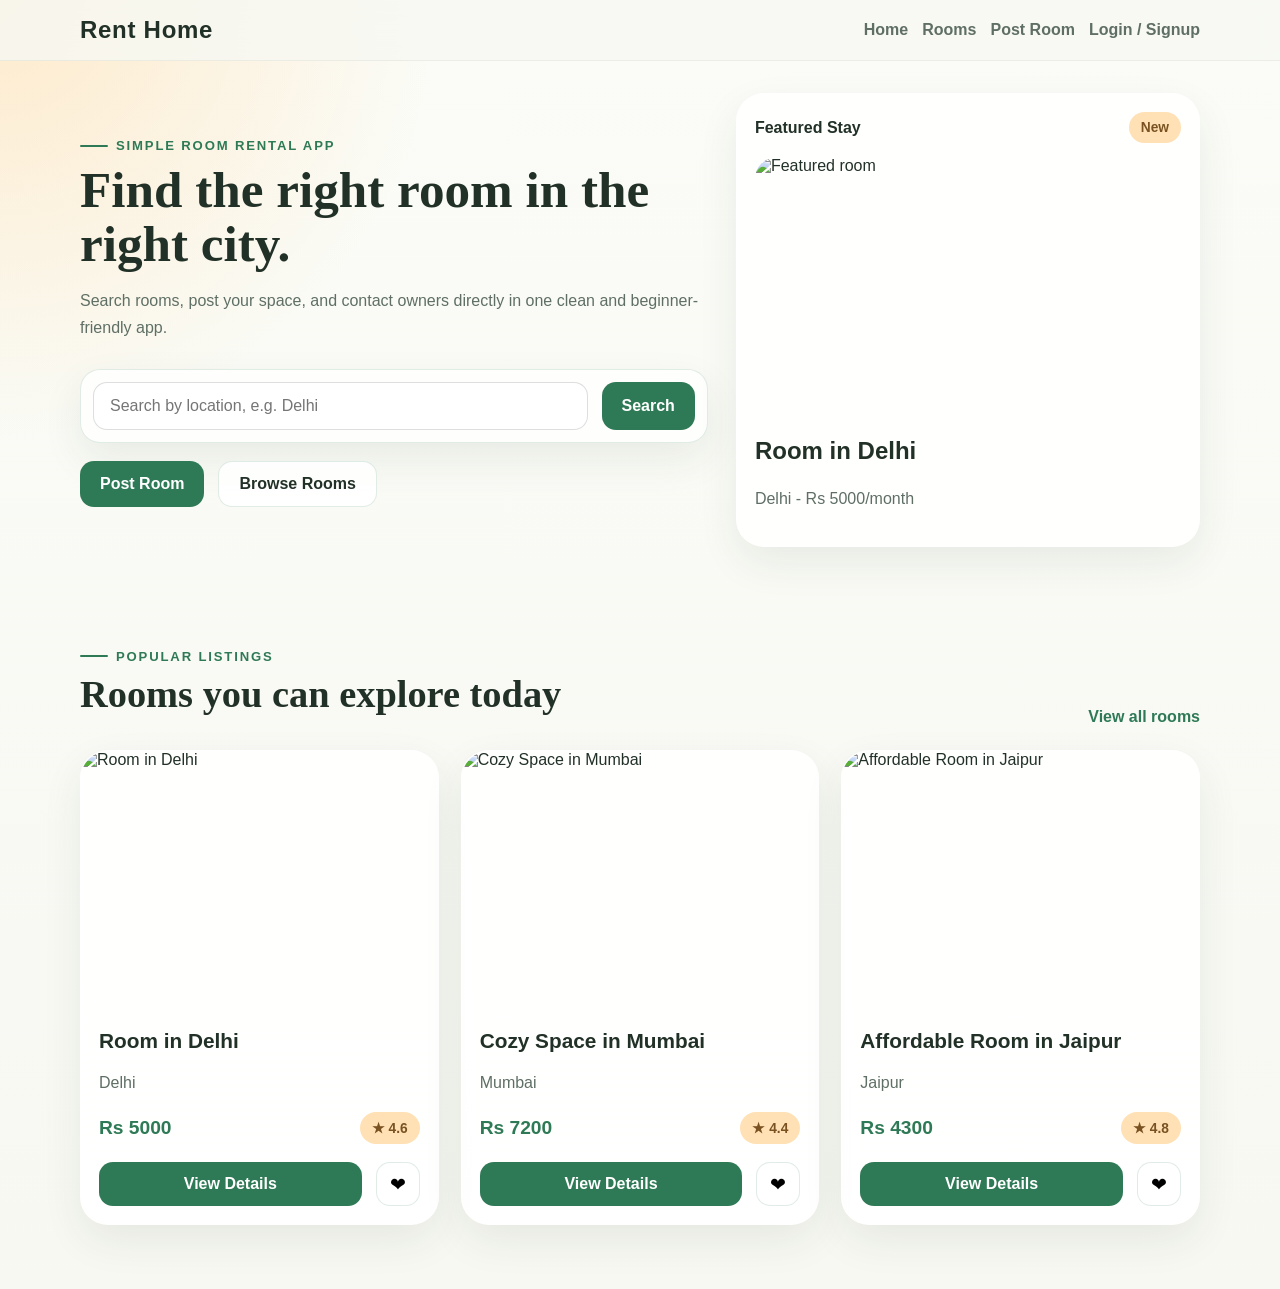
==== index.html @ 5ec1f43f "Build Rent Home web app" ====
<!DOCTYPE html>
<html lang="en">
<head>
  <meta charset="UTF-8">
  <meta name="viewport" content="width=device-width, initial-scale=1.0">
  <title>Rent Home</title>
  <link rel="stylesheet" href="styles.css">
</head>
<body data-page="home">
  <header class="site-header">
    <div class="container nav-wrap">
      <a class="brand" href="index.html">Rent Home</a>
      <nav class="nav-links">
        <a href="index.html">Home</a>
        <a href="listings.html">Rooms</a>
        <a href="post-room.html">Post Room</a>
        <a href="auth.html" id="authLink">Login / Signup</a>
      </nav>
    </div>
  </header>

  <main>
    <section class="hero">
      <div class="container hero-grid">
        <div class="hero-copy">
          <span class="eyebrow">Simple room rental app</span>
          <h1>Find the right room in the right city.</h1>
          <p>Search rooms, post your space, and contact owners directly in one clean and beginner-friendly app.</p>
          <form class="search-panel" id="homeSearchForm">
            <label class="sr-only" for="homeSearchInput">Search by location</label>
            <input type="text" id="homeSearchInput" placeholder="Search by location, e.g. Delhi">
            <button type="submit" class="btn btn-primary">Search</button>
          </form>
          <div class="hero-actions">
            <a class="btn btn-primary" href="post-room.html">Post Room</a>
            <a class="btn btn-secondary" href="listings.html">Browse Rooms</a>
          </div>
        </div>
        <div class="hero-card">
          <div class="hero-card-top">
            <p>Featured Stay</p>
            <span>New</span>
          </div>
          <img id="featuredRoomImage" src="" alt="Featured room">
          <div class="hero-card-body">
            <h2 id="featuredRoomTitle">Modern Room</h2>
            <p id="featuredRoomMeta">Affordable and comfortable</p>
          </div>
        </div>
      </div>
    </section>

    <section class="section">
      <div class="container section-head">
        <div>
          <span class="eyebrow">Popular listings</span>
          <h2>Rooms you can explore today</h2>
        </div>
        <a class="text-link" href="listings.html">View all rooms</a>
      </div>
      <div class="container room-grid" id="homeRoomGrid"></div>
    </section>
  </main>

  <script src="app.js"></script>
</body>
</html>
---- styles.css ----
:root {
  --bg: #f7f8f2;
  --surface: rgba(255, 255, 255, 0.88);
  --surface-strong: #ffffff;
  --text: #223127;
  --muted: #5f6f65;
  --primary: #2f7a56;
  --primary-dark: #235c41;
  --accent: #ffe1b5;
  --border: rgba(47, 122, 86, 0.14);
  --shadow: 0 16px 40px rgba(30, 56, 42, 0.08);
  --radius-lg: 28px;
  --radius-md: 18px;
  --radius-sm: 12px;
}

* {
  box-sizing: border-box;
}

body {
  margin: 0;
  font-family: "Trebuchet MS", "Segoe UI", sans-serif;
  color: var(--text);
  background:
    radial-gradient(circle at top left, rgba(255, 225, 181, 0.65), transparent 24%),
    linear-gradient(180deg, #fbfcf7 0%, var(--bg) 100%);
  min-height: 100vh;
}

img {
  max-width: 100%;
  display: block;
}

a {
  color: inherit;
  text-decoration: none;
}

button,
input,
textarea {
  font: inherit;
}

.container {
  width: min(1120px, calc(100% - 32px));
  margin: 0 auto;
}

.narrow {
  width: min(760px, 100%);
}

.site-header {
  position: sticky;
  top: 0;
  z-index: 20;
  backdrop-filter: blur(18px);
  background: rgba(247, 248, 242, 0.82);
  border-bottom: 1px solid rgba(34, 49, 39, 0.06);
}

.nav-wrap {
  display: flex;
  justify-content: space-between;
  align-items: center;
  gap: 16px;
  padding: 16px 0;
}

.brand {
  font-size: 1.5rem;
  font-weight: 800;
  letter-spacing: 0.03em;
}

.nav-links {
  display: flex;
  align-items: center;
  flex-wrap: wrap;
  gap: 14px;
}

.nav-links a {
  color: var(--muted);
  font-weight: 600;
}

.nav-links a:hover {
  color: var(--primary);
}

.hero,
.section {
  padding: 32px 0 64px;
}

.hero-grid {
  display: grid;
  grid-template-columns: 1.15fr 0.85fr;
  gap: 28px;
  align-items: center;
}

.hero-copy h1,
.section-head h1,
.section-head h2,
.info-card h1 {
  margin: 10px 0 12px;
  font-family: "Georgia", "Times New Roman", serif;
  font-size: clamp(2.3rem, 4vw, 4.4rem);
  line-height: 1.05;
}

.section-head h1,
.section-head h2 {
  font-size: clamp(1.8rem, 3vw, 2.8rem);
}

.hero-copy p,
.info-card p,
.hero-card-body p,
.room-meta,
.room-description,
.status-message,
.empty-state p {
  color: var(--muted);
  line-height: 1.7;
}

.eyebrow {
  display: inline-flex;
  align-items: center;
  gap: 8px;
  font-size: 0.82rem;
  font-weight: 800;
  letter-spacing: 0.14em;
  text-transform: uppercase;
  color: var(--primary);
}

.eyebrow::before {
  content: "";
  width: 28px;
  height: 2px;
  border-radius: 999px;
  background: currentColor;
}

.search-panel,
.hero-actions,
.tab-row,
.room-card-actions,
.detail-actions,
.section-head,
.auth-layout {
  display: flex;
  gap: 14px;
}

.search-panel {
  margin: 28px 0 18px;
  padding: 12px;
  background: rgba(255, 255, 255, 0.78);
  border: 1px solid var(--border);
  border-radius: 20px;
  box-shadow: var(--shadow);
}

.search-panel input,
input,
textarea {
  width: 100%;
  border: 1px solid rgba(95, 111, 101, 0.22);
  border-radius: 14px;
  padding: 14px 16px;
  background: #fff;
  color: var(--text);
}

textarea {
  resize: vertical;
}

.btn {
  border: 0;
  border-radius: 14px;
  padding: 13px 20px;
  font-weight: 700;
  cursor: pointer;
  transition: transform 0.2s ease, background 0.2s ease;
  display: inline-flex;
  align-items: center;
  justify-content: center;
}

.btn:hover {
  transform: translateY(-1px);
}

.btn-primary {
  background: var(--primary);
  color: #fff;
}

.btn-primary:hover {
  background: var(--primary-dark);
}

.btn-secondary {
  background: rgba(255, 255, 255, 0.84);
  color: var(--text);
  border: 1px solid var(--border);
}

.full-width {
  width: 100%;
}

.hero-card,
.card,
.room-card,
.detail-shell,
.empty-state,
.info-card {
  background: var(--surface);
  border: 1px solid rgba(255, 255, 255, 0.72);
  border-radius: var(--radius-lg);
  box-shadow: var(--shadow);
}

.hero-card {
  padding: 18px;
}

.hero-card-top {
  display: flex;
  justify-content: space-between;
  align-items: center;
  margin-bottom: 14px;
}

.hero-card-top p {
  margin: 0;
  font-weight: 700;
}

.hero-card-top span,
.rating-pill {
  background: var(--accent);
  color: #7a5222;
  padding: 8px 12px;
  border-radius: 999px;
  font-weight: 700;
  font-size: 0.86rem;
}

.hero-card img,
.room-card img,
.detail-image {
  width: 100%;
  height: 260px;
  object-fit: cover;
  border-radius: 22px;
}

.section-head {
  justify-content: space-between;
  align-items: end;
  margin-bottom: 24px;
}

.section-head.compact {
  margin-bottom: 20px;
}

.text-link {
  color: var(--primary);
  font-weight: 700;
}

.room-grid {
  display: grid;
  grid-template-columns: repeat(3, minmax(0, 1fr));
  gap: 22px;
}

.room-card {
  overflow: hidden;
}

.room-card-body {
  padding: 18px;
}

.room-card-body h3,
.detail-copy h1 {
  margin: 0 0 10px;
  font-size: 1.3rem;
}

.price-row {
  display: flex;
  justify-content: space-between;
  align-items: center;
  gap: 12px;
  margin: 12px 0;
}

.price {
  font-size: 1.2rem;
  font-weight: 800;
  color: var(--primary);
}

.room-card-actions {
  margin-top: 18px;
}

.icon-btn {
  width: 44px;
  min-width: 44px;
  height: 44px;
  border-radius: 14px;
  border: 1px solid var(--border);
  background: #fff;
  font-size: 1.2rem;
}

.icon-btn.active {
  background: #ffe5ea;
}

.auth-layout {
  align-items: stretch;
  gap: 24px;
}

.info-card,
.auth-card {
  flex: 1;
  padding: 28px;
}

.feature-list {
  padding-left: 18px;
  color: var(--muted);
}

.tab-btn {
  flex: 1;
  padding: 12px;
  border-radius: 14px;
  border: 1px solid var(--border);
  background: #fff;
  font-weight: 700;
  cursor: pointer;
}

.tab-btn.active,
.form-panel.active {
  background: rgba(47, 122, 86, 0.08);
}

.form-panel {
  display: none;
  margin-top: 20px;
}

.form-panel.active {
  display: block;
}

.form-panel h2 {
  margin-top: 0;
}

label {
  display: block;
  margin-bottom: 16px;
  font-weight: 700;
}

label input,
label textarea {
  margin-top: 8px;
  font-weight: 400;
}

.form-grid {
  display: grid;
  grid-template-columns: repeat(2, minmax(0, 1fr));
  gap: 18px;
  padding: 26px;
}

.full-span {
  grid-column: 1 / -1;
}

.status-message {
  margin: 0;
  min-height: 24px;
  font-weight: 600;
}

.status-message.success {
  color: var(--primary);
}

.status-message.error {
  color: #b44444;
}

.compact-search {
  margin: 0;
}

.listings-head {
  align-items: center;
}

.detail-shell {
  display: grid;
  grid-template-columns: 1fr 1fr;
  gap: 28px;
  padding: 22px;
}

.detail-copy {
  display: flex;
  flex-direction: column;
  gap: 18px;
}

.detail-meta {
  display: flex;
  flex-wrap: wrap;
  gap: 12px;
}

.meta-pill {
  padding: 10px 14px;
  border-radius: 999px;
  background: rgba(47, 122, 86, 0.08);
  font-weight: 700;
}

.empty-state {
  padding: 28px;
  text-align: center;
}

.sr-only {
  position: absolute;
  width: 1px;
  height: 1px;
  padding: 0;
  margin: -1px;
  overflow: hidden;
  clip: rect(0, 0, 0, 0);
  border: 0;
}

@media (max-width: 900px) {
  .hero-grid,
  .auth-layout,
  .detail-shell,
  .room-grid,
  .form-grid {
    grid-template-columns: 1fr;
  }

  .hero-actions,
  .section-head,
  .search-panel,
  .room-card-actions,
  .detail-actions,
  .listings-head {
    flex-direction: column;
    align-items: stretch;
  }

  .nav-wrap {
    flex-direction: column;
  }

  .hero-card img,
  .room-card img,
  .detail-image {
    height: 220px;
  }
}

@media (max-width: 600px) {
  .hero,
  .section {
    padding: 20px 0 48px;
  }

  .container {
    width: min(100% - 20px, 1120px);
  }

  .brand {
    font-size: 1.3rem;
  }
}
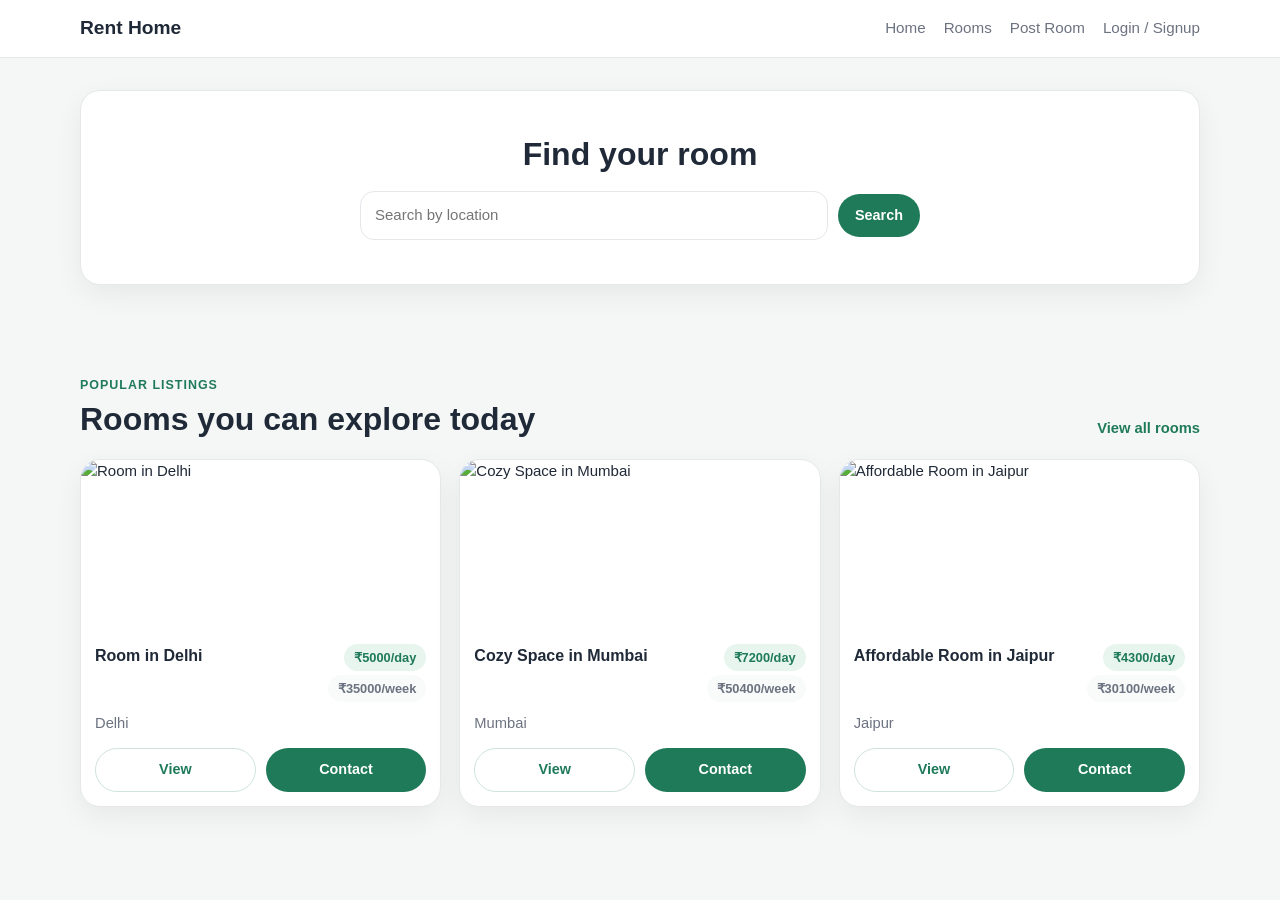
==== commit e7bfed62: "Refine Rent Home UI" ====
--- a/index.html
+++ b/index.html
@@ -21,32 +21,13 @@
 
   <main>
     <section class="hero">
-      <div class="container hero-grid">
-        <div class="hero-copy">
-          <span class="eyebrow">Simple room rental app</span>
-          <h1>Find the right room in the right city.</h1>
-          <p>Search rooms, post your space, and contact owners directly in one clean and beginner-friendly app.</p>
-          <form class="search-panel" id="homeSearchForm">
-            <label class="sr-only" for="homeSearchInput">Search by location</label>
-            <input type="text" id="homeSearchInput" placeholder="Search by location, e.g. Delhi">
-            <button type="submit" class="btn btn-primary">Search</button>
-          </form>
-          <div class="hero-actions">
-            <a class="btn btn-primary" href="post-room.html">Post Room</a>
-            <a class="btn btn-secondary" href="listings.html">Browse Rooms</a>
-          </div>
-        </div>
-        <div class="hero-card">
-          <div class="hero-card-top">
-            <p>Featured Stay</p>
-            <span>New</span>
-          </div>
-          <img id="featuredRoomImage" src="" alt="Featured room">
-          <div class="hero-card-body">
-            <h2 id="featuredRoomTitle">Modern Room</h2>
-            <p id="featuredRoomMeta">Affordable and comfortable</p>
-          </div>
-        </div>
+      <div class="container hero-simple">
+        <h1>Find your room</h1>
+        <form class="search-panel hero-search" id="homeSearchForm">
+          <label class="sr-only" for="homeSearchInput">Search by location</label>
+          <input type="text" id="homeSearchInput" placeholder="Search by location">
+          <button type="submit" class="btn btn-primary">Search</button>
+        </form>
       </div>
     </section>
 
--- a/styles.css
+++ b/styles.css
@@ -1,17 +1,16 @@
 :root {
-  --bg: #f7f8f2;
-  --surface: rgba(255, 255, 255, 0.88);
-  --surface-strong: #ffffff;
-  --text: #223127;
-  --muted: #5f6f65;
-  --primary: #2f7a56;
-  --primary-dark: #235c41;
-  --accent: #ffe1b5;
-  --border: rgba(47, 122, 86, 0.14);
-  --shadow: 0 16px 40px rgba(30, 56, 42, 0.08);
-  --radius-lg: 28px;
-  --radius-md: 18px;
-  --radius-sm: 12px;
+  --bg: #f5f7f6;
+  --surface: #ffffff;
+  --surface-soft: #f9fbfa;
+  --text: #1f2937;
+  --muted: #6b7280;
+  --primary: #1f7a5a;
+  --primary-soft: #e8f5ef;
+  --border: #e5e7eb;
+  --shadow: 0 10px 30px rgba(15, 23, 42, 0.06);
+  --radius-lg: 20px;
+  --radius-md: 14px;
+  --radius-sm: 10px;
 }
 
 * {
@@ -21,16 +20,16 @@
 body {
   margin: 0;
   font-family: "Trebuchet MS", "Segoe UI", sans-serif;
+  font-size: 15px;
+  line-height: 1.5;
   color: var(--text);
-  background:
-    radial-gradient(circle at top left, rgba(255, 225, 181, 0.65), transparent 24%),
-    linear-gradient(180deg, #fbfcf7 0%, var(--bg) 100%);
-  min-height: 100vh;
+  background: var(--bg);
 }
 
 img {
+  display: block;
+  width: 100%;
   max-width: 100%;
-  display: block;
 }
 
 a {
@@ -56,36 +55,35 @@
 .site-header {
   position: sticky;
   top: 0;
-  z-index: 20;
-  backdrop-filter: blur(18px);
-  background: rgba(247, 248, 242, 0.82);
-  border-bottom: 1px solid rgba(34, 49, 39, 0.06);
+  z-index: 10;
+  background: rgba(255, 255, 255, 0.92);
+  border-bottom: 1px solid var(--border);
+  backdrop-filter: blur(10px);
 }
 
 .nav-wrap {
   display: flex;
+  align-items: center;
   justify-content: space-between;
-  align-items: center;
   gap: 16px;
-  padding: 16px 0;
+  padding: 14px 0;
 }
 
 .brand {
-  font-size: 1.5rem;
-  font-weight: 800;
-  letter-spacing: 0.03em;
+  font-size: 1.2rem;
+  font-weight: 700;
 }
 
 .nav-links {
   display: flex;
   align-items: center;
   flex-wrap: wrap;
-  gap: 14px;
+  gap: 10px 18px;
 }
 
 .nav-links a {
+  font-size: 0.95rem;
   color: var(--muted);
-  font-weight: 600;
 }
 
 .nav-links a:hover {
@@ -94,90 +92,70 @@
 
 .hero,
 .section {
-  padding: 32px 0 64px;
-}
-
-.hero-grid {
-  display: grid;
-  grid-template-columns: 1.15fr 0.85fr;
-  gap: 28px;
-  align-items: center;
-}
-
-.hero-copy h1,
+  padding: 32px 0 56px;
+}
+
+.hero-simple {
+  display: flex;
+  flex-direction: column;
+  align-items: center;
+  justify-content: center;
+  gap: 18px;
+  padding: 44px 20px;
+  border: 1px solid var(--border);
+  border-radius: var(--radius-lg);
+  background: var(--surface);
+  box-shadow: var(--shadow);
+  text-align: center;
+}
+
+.hero-simple h1,
 .section-head h1,
 .section-head h2,
 .info-card h1 {
-  margin: 10px 0 12px;
-  font-family: "Georgia", "Times New Roman", serif;
-  font-size: clamp(2.3rem, 4vw, 4.4rem);
-  line-height: 1.05;
-}
-
-.section-head h1,
-.section-head h2 {
-  font-size: clamp(1.8rem, 3vw, 2.8rem);
-}
-
-.hero-copy p,
-.info-card p,
-.hero-card-body p,
-.room-meta,
-.room-description,
-.status-message,
-.empty-state p {
-  color: var(--muted);
-  line-height: 1.7;
+  margin: 0;
+  font-size: clamp(1.6rem, 3vw, 2rem);
+  font-weight: 600;
+  line-height: 1.2;
 }
 
 .eyebrow {
-  display: inline-flex;
-  align-items: center;
-  gap: 8px;
-  font-size: 0.82rem;
-  font-weight: 800;
-  letter-spacing: 0.14em;
+  display: inline-block;
+  margin-bottom: 6px;
+  color: var(--primary);
+  font-size: 0.78rem;
+  font-weight: 600;
+  letter-spacing: 0.08em;
   text-transform: uppercase;
-  color: var(--primary);
-}
-
-.eyebrow::before {
-  content: "";
-  width: 28px;
-  height: 2px;
-  border-radius: 999px;
-  background: currentColor;
-}
-
-.search-panel,
-.hero-actions,
-.tab-row,
-.room-card-actions,
-.detail-actions,
-.section-head,
-.auth-layout {
-  display: flex;
-  gap: 14px;
 }
 
 .search-panel {
-  margin: 28px 0 18px;
-  padding: 12px;
-  background: rgba(255, 255, 255, 0.78);
-  border: 1px solid var(--border);
-  border-radius: 20px;
-  box-shadow: var(--shadow);
-}
-
-.search-panel input,
+  display: flex;
+  align-items: center;
+  gap: 10px;
+  width: 100%;
+  max-width: 560px;
+}
+
+.hero-search {
+  justify-content: center;
+}
+
 input,
 textarea {
   width: 100%;
-  border: 1px solid rgba(95, 111, 101, 0.22);
-  border-radius: 14px;
-  padding: 14px 16px;
-  background: #fff;
+  border: 1px solid var(--border);
+  border-radius: var(--radius-md);
+  padding: 12px 14px;
+  background: var(--surface);
   color: var(--text);
+  outline: none;
+}
+
+input:focus,
+textarea:focus {
+  border-color: #b6d7ca;
+  box-shadow: 0 0 0 3px rgba(31, 122, 90, 0.08);
 }
 
 textarea {
@@ -185,19 +163,17 @@
 }
 
 .btn {
-  border: 0;
-  border-radius: 14px;
-  padding: 13px 20px;
-  font-weight: 700;
+  display: inline-flex;
+  align-items: center;
+  justify-content: center;
+  min-height: 40px;
+  border: 1px solid transparent;
+  border-radius: 999px;
+  padding: 10px 16px;
+  font-size: 0.9rem;
+  font-weight: 600;
   cursor: pointer;
-  transition: transform 0.2s ease, background 0.2s ease;
-  display: inline-flex;
-  align-items: center;
-  justify-content: center;
-}
-
-.btn:hover {
-  transform: translateY(-1px);
+  transition: background 0.2s ease, border-color 0.2s ease, color 0.2s ease;
 }
 
 .btn-primary {
@@ -206,167 +182,178 @@
 }
 
 .btn-primary:hover {
-  background: var(--primary-dark);
+  background: #17674b;
 }
 
 .btn-secondary {
-  background: rgba(255, 255, 255, 0.84);
-  color: var(--text);
-  border: 1px solid var(--border);
+  background: var(--surface);
+  color: var(--primary);
+  border-color: #cfe3da;
+}
+
+.btn-secondary:hover {
+  background: var(--primary-soft);
 }
 
 .full-width {
   width: 100%;
 }
 
-.hero-card,
 .card,
 .room-card,
 .detail-shell,
 .empty-state,
 .info-card {
   background: var(--surface);
-  border: 1px solid rgba(255, 255, 255, 0.72);
+  border: 1px solid var(--border);
   border-radius: var(--radius-lg);
   box-shadow: var(--shadow);
 }
 
-.hero-card {
-  padding: 18px;
-}
-
-.hero-card-top {
-  display: flex;
+.section-head {
+  display: flex;
+  align-items: end;
   justify-content: space-between;
-  align-items: center;
-  margin-bottom: 14px;
-}
-
-.hero-card-top p {
-  margin: 0;
-  font-weight: 700;
-}
-
-.hero-card-top span,
-.rating-pill {
-  background: var(--accent);
-  color: #7a5222;
-  padding: 8px 12px;
-  border-radius: 999px;
-  font-weight: 700;
-  font-size: 0.86rem;
-}
-
-.hero-card img,
+  gap: 16px;
+  margin-bottom: 20px;
+}
+
+.section-head.compact {
+  margin-bottom: 16px;
+}
+
+.text-link {
+  color: var(--primary);
+  font-size: 0.92rem;
+  font-weight: 600;
+}
+
+.room-grid {
+  display: grid;
+  grid-template-columns: repeat(auto-fit, minmax(240px, 1fr));
+  gap: 18px;
+}
+
+.room-card {
+  overflow: hidden;
+}
+
 .room-card img,
 .detail-image {
-  width: 100%;
-  height: 260px;
+  height: 170px;
   object-fit: cover;
-  border-radius: 22px;
-}
-
-.section-head {
+}
+
+.room-card-body {
+  padding: 14px;
+}
+
+.room-card-top {
+  display: flex;
+  align-items: flex-start;
   justify-content: space-between;
-  align-items: end;
-  margin-bottom: 24px;
-}
-
-.section-head.compact {
-  margin-bottom: 20px;
-}
-
-.text-link {
-  color: var(--primary);
-  font-weight: 700;
-}
-
-.room-grid {
-  display: grid;
-  grid-template-columns: repeat(3, minmax(0, 1fr));
-  gap: 22px;
-}
-
-.room-card {
-  overflow: hidden;
-}
-
-.room-card-body {
-  padding: 18px;
+  gap: 12px;
+  margin-bottom: 10px;
 }
 
 .room-card-body h3,
 .detail-copy h1 {
-  margin: 0 0 10px;
-  font-size: 1.3rem;
-}
-
-.price-row {
-  display: flex;
-  justify-content: space-between;
-  align-items: center;
-  gap: 12px;
-  margin: 12px 0;
-}
-
-.price {
-  font-size: 1.2rem;
-  font-weight: 800;
-  color: var(--primary);
+  margin: 0;
+  font-size: 1rem;
+  font-weight: 600;
+}
+
+.price-stack {
+  display: flex;
+  flex-direction: column;
+  align-items: flex-end;
+  gap: 4px;
+  white-space: nowrap;
+}
+
+.price-main,
+.price-sub {
+  display: inline-flex;
+  align-items: center;
+  justify-content: center;
+  border-radius: 999px;
+  padding: 4px 10px;
+  font-size: 0.8rem;
+  font-weight: 600;
+}
+
+.price-main {
+  background: var(--primary-soft);
+  color: var(--primary);
+}
+
+.price-sub {
+  background: var(--surface-soft);
+  color: var(--muted);
+}
+
+.room-meta,
+.room-description,
+.status-message,
+.empty-state p,
+.detail-note,
+.info-card p,
+.feature-list {
+  margin: 0;
+  color: var(--muted);
+  font-size: 0.92rem;
+}
+
+.room-location {
+  margin-top: 8px;
+}
+
+.room-card-actions,
+.detail-actions,
+.tab-row,
+.auth-layout {
+  display: flex;
+  gap: 10px;
 }
 
 .room-card-actions {
-  margin-top: 18px;
-}
-
-.icon-btn {
-  width: 44px;
-  min-width: 44px;
-  height: 44px;
-  border-radius: 14px;
-  border: 1px solid var(--border);
-  background: #fff;
-  font-size: 1.2rem;
-}
-
-.icon-btn.active {
-  background: #ffe5ea;
+  margin-top: 14px;
+}
+
+.info-card,
+.auth-card {
+  padding: 24px;
 }
 
 .auth-layout {
   align-items: stretch;
-  gap: 24px;
-}
-
-.info-card,
-.auth-card {
-  flex: 1;
-  padding: 28px;
 }
 
 .feature-list {
   padding-left: 18px;
-  color: var(--muted);
+  margin-top: 12px;
 }
 
 .tab-btn {
   flex: 1;
-  padding: 12px;
-  border-radius: 14px;
+  min-height: 40px;
   border: 1px solid var(--border);
-  background: #fff;
-  font-weight: 700;
+  border-radius: 999px;
+  background: var(--surface-soft);
+  color: var(--muted);
+  font-weight: 600;
   cursor: pointer;
 }
 
-.tab-btn.active,
-.form-panel.active {
-  background: rgba(47, 122, 86, 0.08);
+.tab-btn.active {
+  background: var(--primary-soft);
+  border-color: #cfe3da;
+  color: var(--primary);
 }
 
 .form-panel {
   display: none;
-  margin-top: 20px;
+  margin-top: 18px;
 }
 
 .form-panel.active {
@@ -374,13 +361,16 @@
 }
 
 .form-panel h2 {
-  margin-top: 0;
+  margin: 0 0 16px;
+  font-size: 1.1rem;
+  font-weight: 600;
 }
 
 label {
   display: block;
-  margin-bottom: 16px;
-  font-weight: 700;
+  margin-bottom: 14px;
+  font-size: 0.92rem;
+  font-weight: 600;
 }
 
 label input,
@@ -392,8 +382,8 @@
 .form-grid {
   display: grid;
   grid-template-columns: repeat(2, minmax(0, 1fr));
-  gap: 18px;
-  padding: 26px;
+  gap: 16px;
+  padding: 22px;
 }
 
 .full-span {
@@ -401,9 +391,7 @@
 }
 
 .status-message {
-  margin: 0;
-  min-height: 24px;
-  font-weight: 600;
+  min-height: 20px;
 }
 
 .status-message.success {
@@ -411,11 +399,11 @@
 }
 
 .status-message.error {
-  color: #b44444;
+  color: #c2410c;
 }
 
 .compact-search {
-  margin: 0;
+  max-width: 360px;
 }
 
 .listings-head {
@@ -424,28 +412,30 @@
 
 .detail-shell {
   display: grid;
-  grid-template-columns: 1fr 1fr;
-  gap: 28px;
-  padding: 22px;
+  grid-template-columns: minmax(0, 1fr) minmax(0, 1fr);
+  gap: 22px;
+  padding: 18px;
 }
 
 .detail-copy {
   display: flex;
   flex-direction: column;
-  gap: 18px;
+  gap: 14px;
 }
 
 .detail-meta {
   display: flex;
   flex-wrap: wrap;
-  gap: 12px;
+  gap: 8px;
 }
 
 .meta-pill {
-  padding: 10px 14px;
   border-radius: 999px;
-  background: rgba(47, 122, 86, 0.08);
-  font-weight: 700;
+  padding: 6px 12px;
+  background: var(--surface-soft);
+  color: var(--muted);
+  font-size: 0.85rem;
+  font-weight: 600;
 }
 
 .empty-state {
@@ -465,46 +455,47 @@
 }
 
 @media (max-width: 900px) {
-  .hero-grid,
+  .detail-shell,
   .auth-layout,
-  .detail-shell,
-  .room-grid,
   .form-grid {
     grid-template-columns: 1fr;
   }
 
-  .hero-actions,
   .section-head,
+  .listings-head,
   .search-panel,
   .room-card-actions,
-  .detail-actions,
-  .listings-head {
+  .detail-actions {
     flex-direction: column;
     align-items: stretch;
   }
 
+  .compact-search {
+    max-width: none;
+  }
+}
+
+@media (max-width: 640px) {
+  .container {
+    width: min(100% - 20px, 1120px);
+  }
+
   .nav-wrap {
     flex-direction: column;
-  }
-
-  .hero-card img,
+    align-items: flex-start;
+  }
+
+  .hero,
+  .section {
+    padding: 22px 0 40px;
+  }
+
+  .hero-simple {
+    padding: 32px 16px;
+  }
+
   .room-card img,
   .detail-image {
-    height: 220px;
-  }
-}
-
-@media (max-width: 600px) {
-  .hero,
-  .section {
-    padding: 20px 0 48px;
-  }
-
-  .container {
-    width: min(100% - 20px, 1120px);
-  }
-
-  .brand {
-    font-size: 1.3rem;
-  }
-}
+    height: 160px;
+  }
+}
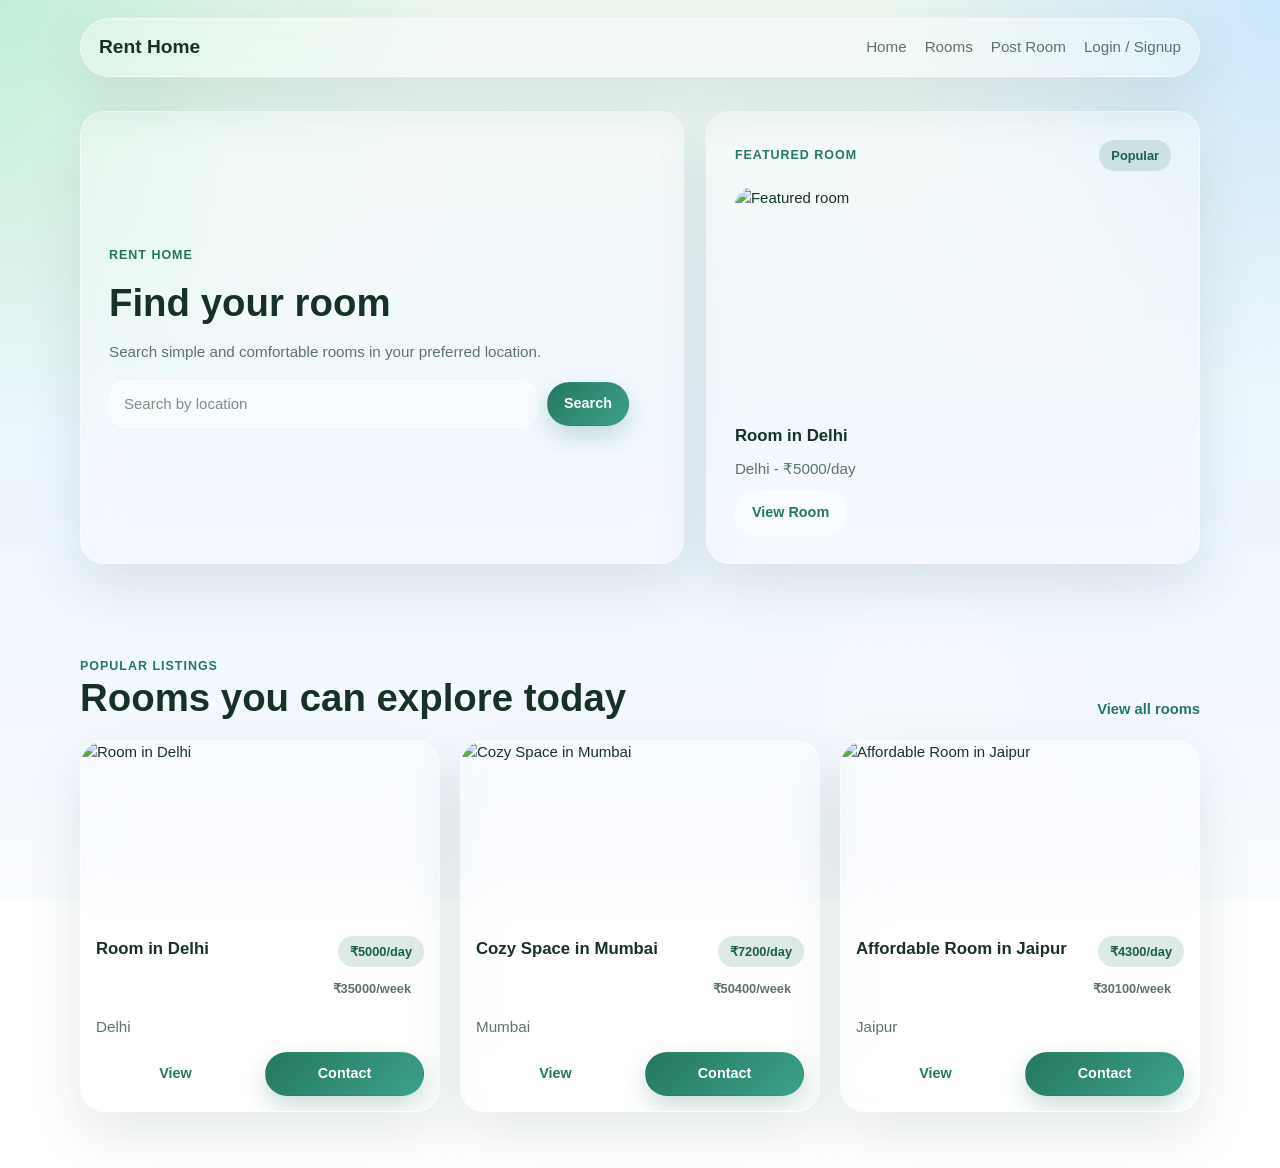
==== commit 5f04bc08: "Restore split hero glass layout" ====
--- a/index.html
+++ b/index.html
@@ -21,13 +21,30 @@
 
   <main>
     <section class="hero">
-      <div class="container hero-simple">
-        <h1>Find your room</h1>
-        <form class="search-panel hero-search" id="homeSearchForm">
-          <label class="sr-only" for="homeSearchInput">Search by location</label>
-          <input type="text" id="homeSearchInput" placeholder="Search by location">
-          <button type="submit" class="btn btn-primary">Search</button>
-        </form>
+      <div class="container hero-layout">
+        <div class="hero-copy glass-panel">
+          <span class="eyebrow">Rent Home</span>
+          <h1>Find your room</h1>
+          <p class="hero-text">Search simple and comfortable rooms in your preferred location.</p>
+          <form class="search-panel hero-search" id="homeSearchForm">
+            <label class="sr-only" for="homeSearchInput">Search by location</label>
+            <input type="text" id="homeSearchInput" placeholder="Search by location">
+            <button type="submit" class="btn btn-primary">Search</button>
+          </form>
+        </div>
+
+        <article class="hero-card glass-panel">
+          <div class="hero-card-top">
+            <span class="eyebrow">Featured room</span>
+            <span class="status-pill">Popular</span>
+          </div>
+          <img id="featuredRoomImage" src="" alt="Featured room">
+          <div class="hero-card-body">
+            <h2 id="featuredRoomTitle">Modern Room</h2>
+            <p id="featuredRoomMeta">Comfortable and affordable stay</p>
+            <a class="btn btn-secondary" id="featuredRoomLink" href="listings.html">View Room</a>
+          </div>
+        </article>
       </div>
     </section>
 
--- a/styles.css
+++ b/styles.css
@@ -1,16 +1,22 @@
 :root {
-  --bg: #f5f7f6;
-  --surface: #ffffff;
-  --surface-soft: #f9fbfa;
-  --text: #1f2937;
-  --muted: #6b7280;
-  --primary: #1f7a5a;
-  --primary-soft: #e8f5ef;
-  --border: #e5e7eb;
-  --shadow: 0 10px 30px rgba(15, 23, 42, 0.06);
-  --radius-lg: 20px;
-  --radius-md: 14px;
-  --radius-sm: 10px;
+  --bg-top: #edf8f1;
+  --bg-mid: #ecf6ff;
+  --bg-bottom: #f9fbff;
+  --surface: rgba(255, 255, 255, 0.33);
+  --surface-strong: rgba(255, 255, 255, 0.55);
+  --surface-soft: rgba(255, 255, 255, 0.22);
+  --text: #183127;
+  --muted: #5d7468;
+  --primary: #257760;
+  --primary-dark: #1d5f4d;
+  --primary-soft: rgba(37, 119, 96, 0.14);
+  --border: rgba(255, 255, 255, 0.52);
+  --shadow: 0 20px 55px rgba(34, 78, 65, 0.12);
+  --shadow-hover: 0 24px 60px rgba(34, 78, 65, 0.18);
+  --radius-xl: 30px;
+  --radius-lg: 24px;
+  --radius-md: 18px;
+  --radius-sm: 12px;
 }
 
 * {
@@ -19,11 +25,27 @@
 
 body {
   margin: 0;
+  min-height: 100vh;
   font-family: "Trebuchet MS", "Segoe UI", sans-serif;
   font-size: 15px;
   line-height: 1.5;
   color: var(--text);
-  background: var(--bg);
+  background:
+    radial-gradient(circle at top left, rgba(180, 237, 204, 0.78), transparent 28%),
+    radial-gradient(circle at top right, rgba(191, 225, 255, 0.74), transparent 25%),
+    linear-gradient(180deg, var(--bg-top) 0%, var(--bg-mid) 50%, var(--bg-bottom) 100%);
+  background-attachment: fixed;
+}
+
+body::before {
+  content: "";
+  position: fixed;
+  inset: 0;
+  pointer-events: none;
+  background:
+    radial-gradient(circle at 18% 18%, rgba(255, 255, 255, 0.35), transparent 18%),
+    radial-gradient(circle at 82% 22%, rgba(255, 255, 255, 0.28), transparent 17%),
+    radial-gradient(circle at 72% 78%, rgba(255, 255, 255, 0.24), transparent 21%);
 }
 
 img {
@@ -55,76 +77,112 @@
 .site-header {
   position: sticky;
   top: 0;
-  z-index: 10;
-  background: rgba(255, 255, 255, 0.92);
-  border-bottom: 1px solid var(--border);
-  backdrop-filter: blur(10px);
-}
-
-.nav-wrap {
-  display: flex;
-  align-items: center;
-  justify-content: space-between;
-  gap: 16px;
-  padding: 14px 0;
-}
-
-.brand {
-  font-size: 1.2rem;
-  font-weight: 700;
-}
-
-.nav-links {
-  display: flex;
-  align-items: center;
-  flex-wrap: wrap;
-  gap: 10px 18px;
-}
-
-.nav-links a {
-  font-size: 0.95rem;
-  color: var(--muted);
-}
-
-.nav-links a:hover {
-  color: var(--primary);
-}
-
-.hero,
-.section {
-  padding: 32px 0 56px;
-}
-
-.hero-simple {
-  display: flex;
-  flex-direction: column;
-  align-items: center;
-  justify-content: center;
-  gap: 18px;
-  padding: 44px 20px;
+  z-index: 20;
+  padding-top: 10px;
+}
+
+.nav-wrap,
+.glass-panel,
+.card,
+.room-card,
+.detail-shell,
+.empty-state,
+.info-card {
   border: 1px solid var(--border);
   border-radius: var(--radius-lg);
   background: var(--surface);
   box-shadow: var(--shadow);
-  text-align: center;
-}
-
-.hero-simple h1,
+  backdrop-filter: blur(20px);
+  -webkit-backdrop-filter: blur(20px);
+}
+
+.nav-wrap {
+  display: flex;
+  align-items: center;
+  justify-content: space-between;
+  gap: 16px;
+  margin-top: 8px;
+  padding: 14px 18px;
+  border-radius: var(--radius-xl);
+}
+
+.brand {
+  font-size: 1.2rem;
+  font-weight: 700;
+}
+
+.nav-links {
+  display: flex;
+  align-items: center;
+  flex-wrap: wrap;
+  gap: 10px 18px;
+}
+
+.nav-links a {
+  color: var(--muted);
+  font-size: 0.95rem;
+}
+
+.nav-links a:hover {
+  color: var(--primary);
+}
+
+.hero,
+.section {
+  position: relative;
+  z-index: 1;
+  padding: 34px 0 56px;
+}
+
+.hero-layout {
+  display: grid;
+  grid-template-columns: minmax(0, 1.1fr) minmax(320px, 0.9fr);
+  gap: 22px;
+  align-items: stretch;
+}
+
+.hero-copy,
+.hero-card {
+  padding: 28px;
+}
+
+.hero-copy {
+  display: flex;
+  flex-direction: column;
+  justify-content: center;
+  gap: 16px;
+  min-height: 360px;
+}
+
+.hero-copy h1,
 .section-head h1,
 .section-head h2,
 .info-card h1 {
   margin: 0;
-  font-size: clamp(1.6rem, 3vw, 2rem);
-  font-weight: 600;
-  line-height: 1.2;
+  font-size: clamp(1.9rem, 3vw, 2.6rem);
+  font-weight: 600;
+  line-height: 1.15;
+}
+
+.hero-text,
+.room-meta,
+.room-description,
+.status-message,
+.empty-state p,
+.detail-note,
+.info-card p,
+.feature-list,
+#featuredRoomMeta {
+  margin: 0;
+  color: var(--muted);
+  font-size: 0.95rem;
 }
 
 .eyebrow {
   display: inline-block;
-  margin-bottom: 6px;
   color: var(--primary);
   font-size: 0.78rem;
-  font-weight: 600;
+  font-weight: 700;
   letter-spacing: 0.08em;
   text-transform: uppercase;
 }
@@ -134,28 +192,32 @@
   align-items: center;
   gap: 10px;
   width: 100%;
-  max-width: 560px;
-}
-
-.hero-search {
-  justify-content: center;
+  max-width: 520px;
 }
 
 input,
 textarea {
   width: 100%;
-  border: 1px solid var(--border);
+  border: 1px solid rgba(255, 255, 255, 0.64);
   border-radius: var(--radius-md);
   padding: 12px 14px;
-  background: var(--surface);
   color: var(--text);
+  background: var(--surface-strong);
+  box-shadow: inset 0 1px 0 rgba(255, 255, 255, 0.58);
   outline: none;
+}
+
+input::placeholder,
+textarea::placeholder {
+  color: #7a9186;
 }
 
 input:focus,
 textarea:focus {
-  border-color: #b6d7ca;
-  box-shadow: 0 0 0 3px rgba(31, 122, 90, 0.08);
+  border-color: rgba(37, 119, 96, 0.28);
+  box-shadow:
+    inset 0 1px 0 rgba(255, 255, 255, 0.6),
+    0 0 0 4px rgba(37, 119, 96, 0.10);
 }
 
 textarea {
@@ -173,41 +235,95 @@
   font-size: 0.9rem;
   font-weight: 600;
   cursor: pointer;
-  transition: background 0.2s ease, border-color 0.2s ease, color 0.2s ease;
+  transition: transform 0.22s ease, background 0.22s ease, box-shadow 0.22s ease, border-color 0.22s ease;
+}
+
+.btn:hover {
+  transform: translateY(-1px);
 }
 
 .btn-primary {
-  background: var(--primary);
   color: #fff;
+  background: linear-gradient(135deg, var(--primary) 0%, #3da189 100%);
+  box-shadow: 0 10px 24px rgba(37, 119, 96, 0.24);
 }
 
 .btn-primary:hover {
-  background: #17674b;
+  background: linear-gradient(135deg, var(--primary-dark) 0%, #2f846e 100%);
 }
 
 .btn-secondary {
-  background: var(--surface);
   color: var(--primary);
-  border-color: #cfe3da;
+  background: rgba(255, 255, 255, 0.42);
+  border-color: rgba(255, 255, 255, 0.7);
 }
 
 .btn-secondary:hover {
-  background: var(--primary-soft);
+  background: rgba(255, 255, 255, 0.6);
 }
 
 .full-width {
   width: 100%;
 }
 
-.card,
-.room-card,
-.detail-shell,
-.empty-state,
-.info-card {
-  background: var(--surface);
-  border: 1px solid var(--border);
-  border-radius: var(--radius-lg);
-  box-shadow: var(--shadow);
+.hero-card {
+  display: flex;
+  flex-direction: column;
+  gap: 16px;
+}
+
+.hero-card-top {
+  display: flex;
+  align-items: center;
+  justify-content: space-between;
+  gap: 12px;
+}
+
+.status-pill,
+.price-main,
+.price-sub,
+.meta-pill {
+  display: inline-flex;
+  align-items: center;
+  justify-content: center;
+  border-radius: 999px;
+  padding: 6px 12px;
+  font-size: 0.8rem;
+  font-weight: 600;
+}
+
+.status-pill,
+.price-main {
+  background: rgba(37, 119, 96, 0.16);
+  color: var(--primary-dark);
+}
+
+.price-sub,
+.meta-pill {
+  background: rgba(255, 255, 255, 0.42);
+  color: var(--muted);
+  border: 1px solid rgba(255, 255, 255, 0.5);
+}
+
+.hero-card img {
+  height: 220px;
+  object-fit: cover;
+  border-radius: 18px;
+}
+
+.hero-card-body {
+  display: flex;
+  flex-direction: column;
+  align-items: flex-start;
+  gap: 10px;
+}
+
+.hero-card-body h2,
+.room-card-body h3,
+.detail-copy h1 {
+  margin: 0;
+  font-size: 1.05rem;
+  font-weight: 600;
 }
 
 .section-head {
@@ -231,21 +347,27 @@
 .room-grid {
   display: grid;
   grid-template-columns: repeat(auto-fit, minmax(240px, 1fr));
-  gap: 18px;
+  gap: 20px;
 }
 
 .room-card {
   overflow: hidden;
+  transition: transform 0.24s ease, box-shadow 0.24s ease;
+}
+
+.room-card:hover {
+  transform: translateY(-6px);
+  box-shadow: var(--shadow-hover);
 }
 
 .room-card img,
 .detail-image {
-  height: 170px;
+  height: 180px;
   object-fit: cover;
 }
 
 .room-card-body {
-  padding: 14px;
+  padding: 15px;
 }
 
 .room-card-top {
@@ -256,52 +378,12 @@
   margin-bottom: 10px;
 }
 
-.room-card-body h3,
-.detail-copy h1 {
-  margin: 0;
-  font-size: 1rem;
-  font-weight: 600;
-}
-
 .price-stack {
   display: flex;
   flex-direction: column;
   align-items: flex-end;
-  gap: 4px;
+  gap: 5px;
   white-space: nowrap;
-}
-
-.price-main,
-.price-sub {
-  display: inline-flex;
-  align-items: center;
-  justify-content: center;
-  border-radius: 999px;
-  padding: 4px 10px;
-  font-size: 0.8rem;
-  font-weight: 600;
-}
-
-.price-main {
-  background: var(--primary-soft);
-  color: var(--primary);
-}
-
-.price-sub {
-  background: var(--surface-soft);
-  color: var(--muted);
-}
-
-.room-meta,
-.room-description,
-.status-message,
-.empty-state p,
-.detail-note,
-.info-card p,
-.feature-list {
-  margin: 0;
-  color: var(--muted);
-  font-size: 0.92rem;
 }
 
 .room-location {
@@ -337,18 +419,20 @@
 .tab-btn {
   flex: 1;
   min-height: 40px;
-  border: 1px solid var(--border);
+  border: 1px solid rgba(255, 255, 255, 0.6);
   border-radius: 999px;
-  background: var(--surface-soft);
+  background: rgba(255, 255, 255, 0.34);
   color: var(--muted);
   font-weight: 600;
   cursor: pointer;
+  backdrop-filter: blur(14px);
+  -webkit-backdrop-filter: blur(14px);
 }
 
 .tab-btn.active {
-  background: var(--primary-soft);
-  border-color: #cfe3da;
   color: var(--primary);
+  background: rgba(255, 255, 255, 0.58);
+  box-shadow: inset 0 0 0 1px rgba(37, 119, 96, 0.10);
 }
 
 .form-panel {
@@ -395,11 +479,11 @@
 }
 
 .status-message.success {
-  color: var(--primary);
+  color: var(--primary-dark);
 }
 
 .status-message.error {
-  color: #c2410c;
+  color: #b45309;
 }
 
 .compact-search {
@@ -427,15 +511,6 @@
   display: flex;
   flex-wrap: wrap;
   gap: 8px;
-}
-
-.meta-pill {
-  border-radius: 999px;
-  padding: 6px 12px;
-  background: var(--surface-soft);
-  color: var(--muted);
-  font-size: 0.85rem;
-  font-weight: 600;
 }
 
 .empty-state {
@@ -455,6 +530,7 @@
 }
 
 @media (max-width: 900px) {
+  .hero-layout,
   .detail-shell,
   .auth-layout,
   .form-grid {
@@ -473,6 +549,10 @@
   .compact-search {
     max-width: none;
   }
+
+  .hero-copy {
+    min-height: auto;
+  }
 }
 
 @media (max-width: 640px) {
@@ -483,19 +563,22 @@
   .nav-wrap {
     flex-direction: column;
     align-items: flex-start;
+    border-radius: 24px;
   }
 
   .hero,
   .section {
-    padding: 22px 0 40px;
-  }
-
-  .hero-simple {
-    padding: 32px 16px;
-  }
-
+    padding: 24px 0 40px;
+  }
+
+  .hero-copy,
+  .hero-card {
+    padding: 20px;
+  }
+
+  .hero-card img,
   .room-card img,
   .detail-image {
-    height: 160px;
-  }
-}
+    height: 170px;
+  }
+}
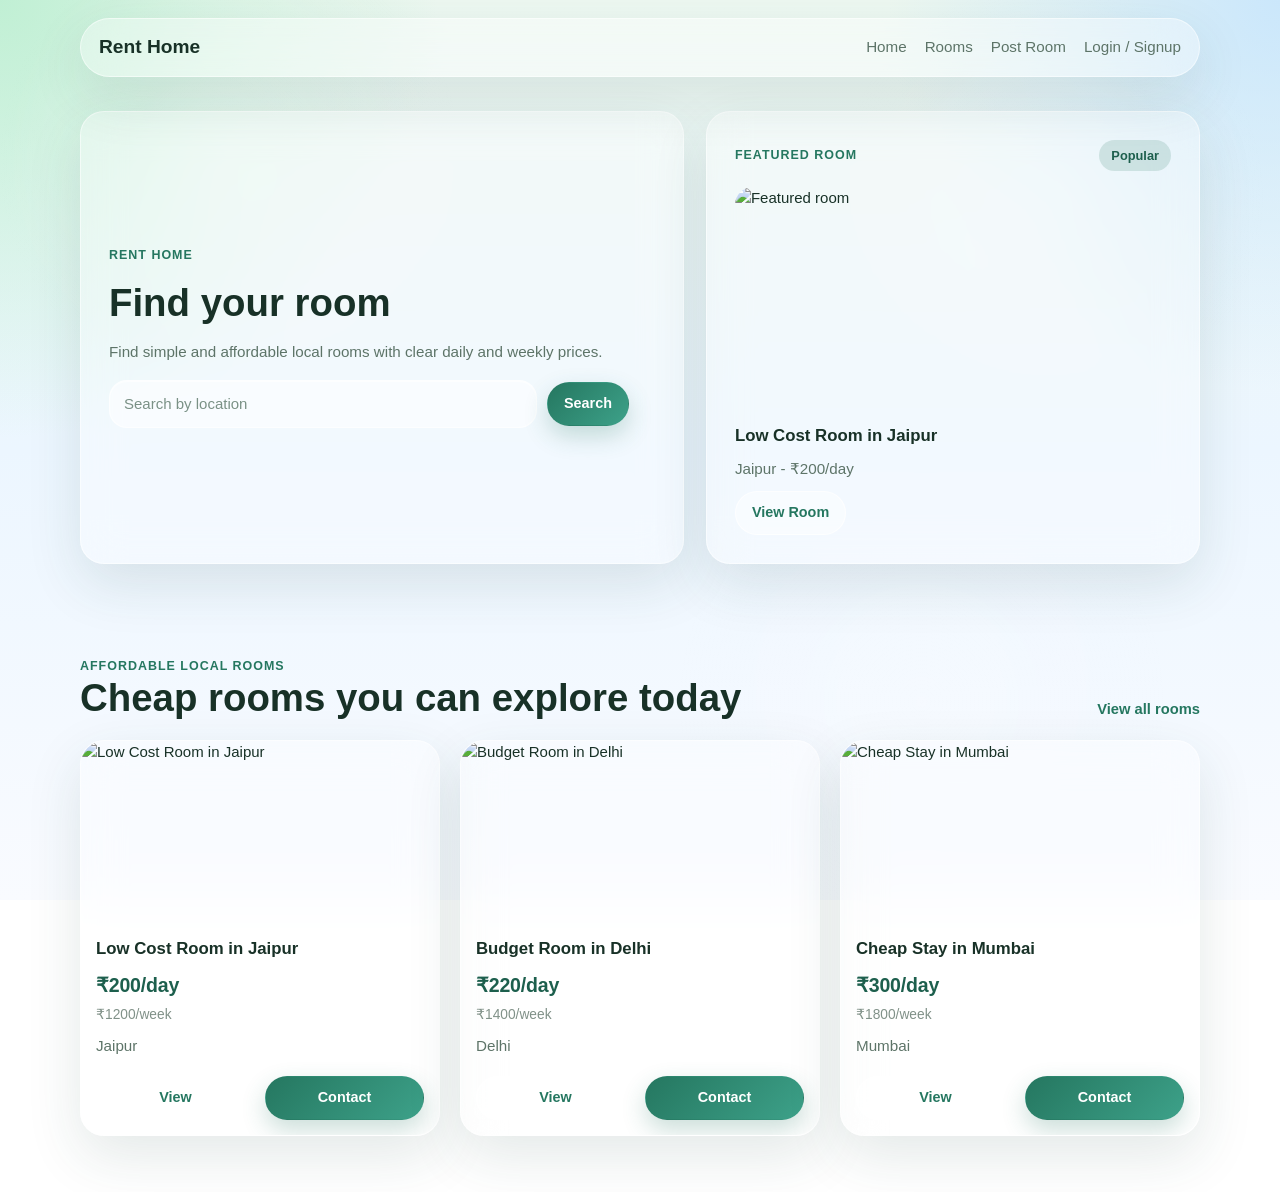
==== commit 22079941: "Refocus app on affordable local rooms" ====
--- a/index.html
+++ b/index.html
@@ -25,7 +25,7 @@
         <div class="hero-copy glass-panel">
           <span class="eyebrow">Rent Home</span>
           <h1>Find your room</h1>
-          <p class="hero-text">Search simple and comfortable rooms in your preferred location.</p>
+          <p class="hero-text">Find simple and affordable local rooms with clear daily and weekly prices.</p>
           <form class="search-panel hero-search" id="homeSearchForm">
             <label class="sr-only" for="homeSearchInput">Search by location</label>
             <input type="text" id="homeSearchInput" placeholder="Search by location">
@@ -51,8 +51,8 @@
     <section class="section">
       <div class="container section-head">
         <div>
-          <span class="eyebrow">Popular listings</span>
-          <h2>Rooms you can explore today</h2>
+          <span class="eyebrow">Affordable local rooms</span>
+          <h2>Cheap rooms you can explore today</h2>
         </div>
         <a class="text-link" href="listings.html">View all rooms</a>
       </div>
--- a/styles.css
+++ b/styles.css
@@ -305,6 +305,27 @@
   border: 1px solid rgba(255, 255, 255, 0.5);
 }
 
+.price-main {
+  padding: 0;
+  border: 0;
+  background: transparent;
+  box-shadow: none;
+  font-size: 1.22rem;
+  font-weight: 700;
+  letter-spacing: -0.01em;
+  color: var(--primary-dark);
+}
+
+.price-sub {
+  padding: 0;
+  border: 0;
+  background: transparent;
+  box-shadow: none;
+  font-size: 0.86rem;
+  font-weight: 500;
+  color: #809188;
+}
+
 .hero-card img {
   height: 220px;
   object-fit: cover;
@@ -368,6 +389,9 @@
 
 .room-card-body {
   padding: 15px;
+  display: flex;
+  flex-direction: column;
+  gap: 10px;
 }
 
 .room-card-top {
@@ -381,13 +405,12 @@
 .price-stack {
   display: flex;
   flex-direction: column;
-  align-items: flex-end;
-  gap: 5px;
-  white-space: nowrap;
+  align-items: flex-start;
+  gap: 4px;
 }
 
 .room-location {
-  margin-top: 8px;
+  margin-top: 0;
 }
 
 .room-card-actions,
@@ -399,7 +422,7 @@
 }
 
 .room-card-actions {
-  margin-top: 14px;
+  margin-top: 8px;
 }
 
 .info-card,
